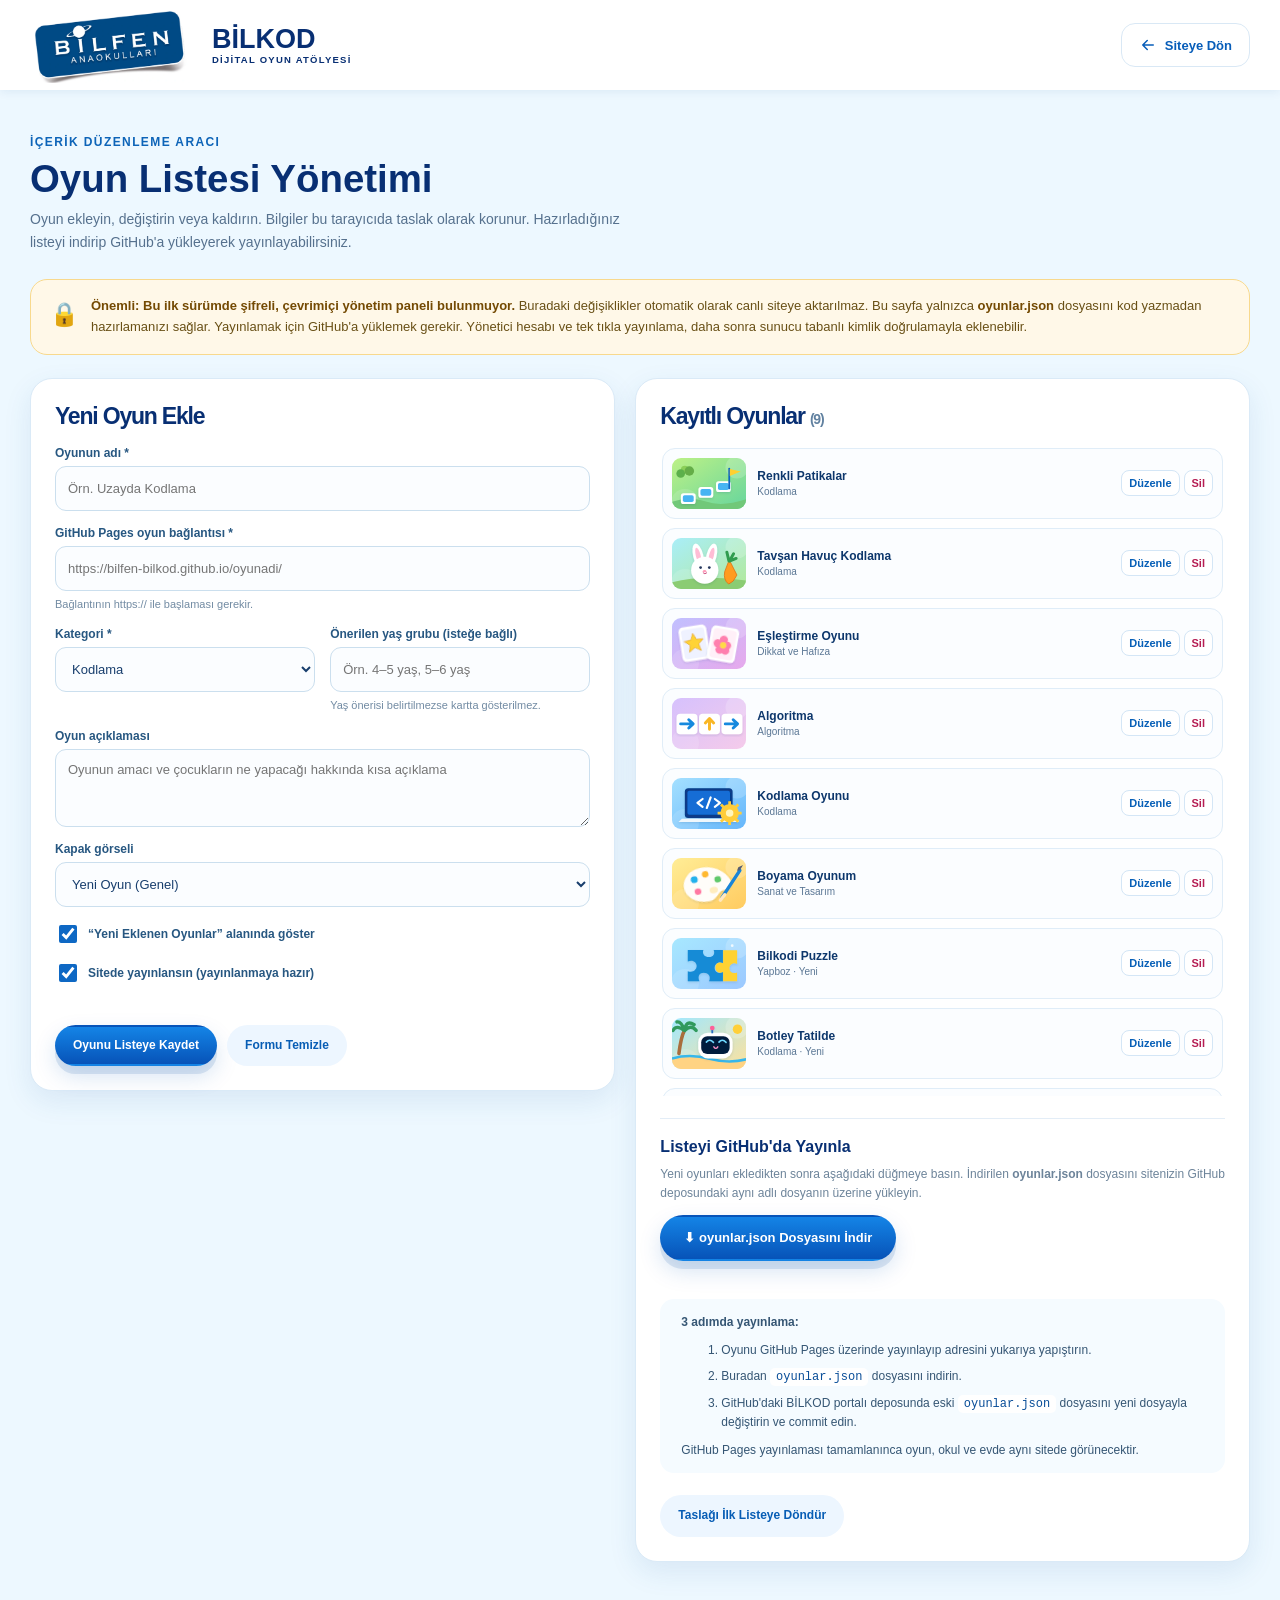
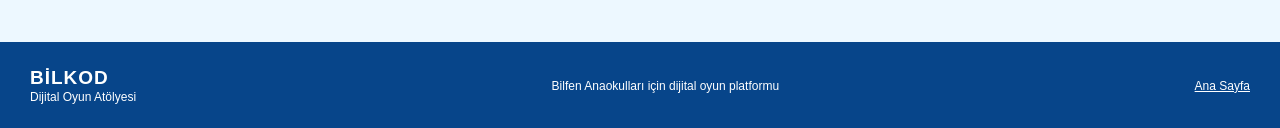
==== yonetim.html @ 0bf4dcd4 "Add files via upload" ====
<!doctype html>
<html lang="tr"><head><meta charset="utf-8"><meta name="viewport" content="width=device-width, initial-scale=1"><meta name="robots" content="noindex,nofollow"><meta name="theme-color" content="#0757a7"><title>BİLKOD | Oyun Listesi Düzenleyici</title><link rel="icon" type="image/svg+xml" href="assets/favicon.svg"><link rel="stylesheet" href="styles.css"><script defer src="yedek-oyunlar.js"></script><script defer src="yonetim.js"></script></head>
<body>
<svg class="svg-symbols" aria-hidden="true"><symbol id="icon-arrow" viewBox="0 0 24 24"><path d="M5 12h14m-6-6 6 6-6 6"/></symbol></svg>
<header class="site-header"><div class="container header-layout"><a class="logo-link" href="index.html"><img src="assets/bilfen-logo.webp" width="195" height="94" alt="Bilfen Anaokulları"></a><a href="index.html" class="header-wordmark"><span>BİLKOD</span><small>DİJİTAL OYUN ATÖLYESİ</small></a><a href="index.html" class="admin-return" style="margin-left:auto"><svg class="icon"><use href="#icon-arrow"/></svg> Siteye Dön</a></div></header>
<main class="admin-main"><div class="container"><div class="admin-lead"><div><span class="section-kicker">İÇERİK DÜZENLEME ARACI</span><h1>Oyun Listesi Yönetimi</h1><p>Oyun ekleyin, değiştirin veya kaldırın. Bilgiler bu tarayıcıda taslak olarak korunur. Hazırladığınız listeyi indirip GitHub'a yükleyerek yayınlayabilirsiniz.</p></div></div>
<div class="admin-warning"><span style="font-size:23px" aria-hidden="true">🔒</span><div><strong>Önemli: Bu ilk sürümde şifreli, çevrimiçi yönetim paneli bulunmuyor.</strong> Buradaki değişiklikler otomatik olarak canlı siteye aktarılmaz. Bu sayfa yalnızca <strong>oyunlar.json</strong> dosyasını kod yazmadan hazırlamanızı sağlar. Yayınlamak için GitHub'a yüklemek gerekir. Yönetici hesabı ve tek tıkla yayınlama, daha sonra sunucu tabanlı kimlik doğrulamayla eklenebilir.</div></div>
<div class="admin-layout"><section class="admin-card"><h2 id="formTitle">Yeni Oyun Ekle</h2><form id="gameForm" novalidate><input type="hidden" id="editingId"><div class="form-grid"><div class="form-field span2"><label for="gameTitle">Oyunun adı *</label><input id="gameTitle" maxlength="90" placeholder="Örn. Uzayda Kodlama" required></div><div class="form-field span2"><label for="gameUrl">GitHub Pages oyun bağlantısı *</label><input id="gameUrl" type="url" placeholder="https://bilfen-bilkod.github.io/oyunadi/" required><span class="form-help">Bağlantının https:// ile başlaması gerekir.</span></div><div class="form-field"><label for="gameCategory">Kategori *</label><select id="gameCategory"><option>Kodlama</option><option>Algoritma</option><option>Dikkat ve Hafıza</option><option>Sanat ve Tasarım</option><option>Yapboz</option><option>Tasarım ve İnşa</option><option>Diğer</option></select></div><div class="form-field"><label for="gameAges">Önerilen yaş grubu (isteğe bağlı)</label><input id="gameAges" placeholder="Örn. 4–5 yaş, 5–6 yaş"><span class="form-help">Yaş önerisi belirtilmezse kartta gösterilmez.</span></div><div class="form-field span2"><label for="gameDescription">Oyun açıklaması</label><textarea id="gameDescription" maxlength="180" placeholder="Oyunun amacı ve çocukların ne yapacağı hakkında kısa açıklama"></textarea></div><div class="form-field span2"><label for="gameCover">Kapak görseli</label><select id="gameCover"><option value="assets/covers/yeni-oyun.svg">Yeni Oyun (Genel)</option><option value="assets/covers/renkli-patikalar.svg">Renkli Patikalar</option><option value="assets/covers/tavsanhavuckodlama.svg">Tavşan / Havuç</option><option value="assets/covers/eselestirmeoyunu.svg">Eşleştirme</option><option value="assets/covers/algoritma.svg">Algoritma Okları</option><option value="assets/covers/kodlamaoyunu-bilkod.svg">Kodlama Ekranı</option><option value="assets/covers/boyamaoyunum.svg">Boyama Paleti</option><option value="assets/covers/bilkodipuzzle.svg">Puzzle</option><option value="assets/covers/botleytatilde.svg">Robot / Tatil</option><option value="assets/covers/bilkodi-lego2.svg">Yapı Blokları</option><option value="custom">Özel görsel bağlantısı kullan</option></select></div><div class="form-field span2" id="customCoverField" hidden><label for="gameCoverUrl">Görselin herkese açık HTTPS adresi</label><input id="gameCoverUrl" type="url" placeholder="https://.../kapak.png"><span class="form-help">Görseli önce internette yayınlamış olmanız gerekir.</span></div><div class="form-field span2 checkbox-field"><input type="checkbox" id="gameNew" checked><label for="gameNew">“Yeni Eklenen Oyunlar” alanında göster</label></div><div class="form-field span2 checkbox-field"><input type="checkbox" id="gamePublished" checked><label for="gamePublished">Sitede yayınlansın (yayınlanmaya hazır)</label></div></div><div id="formMessage" class="admin-status" role="status" aria-live="polite"></div><div class="form-buttons"><button type="submit" class="button button-primary" id="saveGame">Oyunu Listeye Kaydet</button><button type="button" class="button button-secondary" id="cancelEdit">Formu Temizle</button></div></form></section>
<section class="admin-card"><h2>Kayıtlı Oyunlar <span id="adminCount" style="font-size:14px;color:#6181a0"></span></h2><div class="admin-list" id="adminList"><p>Oyunlar yükleniyor…</p></div><div class="admin-export"><h3>Listeyi GitHub'da Yayınla</h3><p>Yeni oyunları ekledikten sonra aşağıdaki düğmeye basın. İndirilen <strong>oyunlar.json</strong> dosyasını sitenizin GitHub deposundaki aynı adlı dosyanın üzerine yükleyin.</p><button class="button button-primary" type="button" id="downloadList">⬇ oyunlar.json Dosyasını İndir</button><div id="exportMessage" class="admin-status" role="status" aria-live="polite"></div><div class="admin-steps"><strong>3 adımda yayınlama:</strong><ol><li>Oyunu GitHub Pages üzerinde yayınlayıp adresini yukarıya yapıştırın.</li><li>Buradan <code>oyunlar.json</code> dosyasını indirin.</li><li>GitHub'daki BİLKOD portalı deposunda eski <code>oyunlar.json</code> dosyasını yeni dosyayla değiştirin ve commit edin.</li></ol><span>GitHub Pages yayınlaması tamamlanınca oyun, okul ve evde aynı sitede görünecektir.</span></div></div><div class="form-buttons"><button type="button" class="button button-secondary" id="resetDraft">Taslağı İlk Listeye Döndür</button></div></section></div></div></main>
<footer class="site-footer"><div class="container footer-row"><div class="footer-brand"><strong>BİLKOD</strong><span>Dijital Oyun Atölyesi</span></div><span>Bilfen Anaokulları için dijital oyun platformu</span><a href="index.html">Ana Sayfa</a></div></footer></body></html>
---- styles.css ----
:root{--navy:#082f73;--deep:#063b8b;--blue:#0966ca;--sky:#effaff;--yellow:#ffcf37;--ink:#15345b;--muted:#5c708a;--border:#dcebf7;--shadow:0 10px 28px rgba(25,90,160,.10);--radius:22px;--max:1220px;color-scheme:light}
*{box-sizing:border-box}html{scroll-behavior:smooth;scroll-padding-top:96px}body{margin:0;background:white;color:var(--ink);font-family:'Trebuchet MS','Segoe UI',Arial,sans-serif;font-size:16px;-webkit-font-smoothing:antialiased;overflow-x:hidden}button,input,select,textarea{font:inherit}button{cursor:pointer}a{color:inherit;text-decoration:none}img{max-width:100%}svg.icon{width:23px;height:23px;fill:none;stroke:currentColor;stroke-width:2;stroke-linecap:round;stroke-linejoin:round;flex-shrink:0}.svg-symbols,.sr-only{position:absolute!important;width:1px;height:1px;overflow:hidden;clip:rect(0,0,0,0);white-space:nowrap}.skip-link{position:absolute;top:-100px;left:15px;background:#fff;padding:12px;z-index:100}.skip-link:focus{top:8px}.container{max-width:var(--max);width:calc(100% - 48px);margin:0 auto}h1,h2,h3,p{margin-top:0}h1,h2,h3{color:var(--navy)}h2{font-size:clamp(27px,3vw,40px);line-height:1.13;letter-spacing:-1.2px;margin:8px 0 10px}h3{font-size:20px}p{line-height:1.65}.section{padding-top:74px;padding-bottom:75px}.button{display:inline-flex;align-items:center;justify-content:center;gap:10px;border-radius:999px;padding:14px 22px;font-size:15px;line-height:1.1;font-weight:800;transition:transform .2s,background-color .2s,box-shadow .2s;border:2px solid transparent;white-space:nowrap}.button:hover{transform:translateY(-2px)}.button:focus-visible,a:focus-visible,button:focus-visible,input:focus-visible,select:focus-visible,textarea:focus-visible{outline:3px solid #ffbc30;outline-offset:3px}.button-primary{background:linear-gradient(180deg,#1484e6,#0753b8);color:#fff;box-shadow:0 8px 0 rgba(4,76,157,.12),0 10px 22px rgba(14,87,182,.17)}.button-primary:hover{background:#044eae}.button-ghost{color:#074c9e;background:rgba(255,255,255,.8);border-color:#b5dfff}.button-outline{color:#0761bd;border-color:#a6d0f3;background:white}.button .icon{width:19px;height:19px}.site-header{position:sticky;top:0;z-index:40;height:90px;background:rgba(255,255,255,.97);box-shadow:0 1px 10px rgba(10,69,135,.09);backdrop-filter:blur(14px)}.header-layout{height:100%;display:flex;align-items:center;gap:22px}.logo-link{width:160px;align-self:center;display:flex;align-items:center}.logo-link img{width:160px;height:auto;max-height:83px;object-fit:contain}.header-wordmark{display:flex;flex-direction:column;gap:1px;font-weight:900;color:var(--navy);white-space:nowrap}.header-wordmark span{font-size:27px;line-height:1}.header-wordmark small{font-size:9.5px;letter-spacing:1.25px}.header-nav{display:flex;align-items:center;gap:5px;margin-left:auto}.header-nav a{font-size:14px;font-weight:800;color:#153d7d;border-radius:999px;padding:11px 14px;transition:background .18s}.header-nav a:hover{background:#e9f3ff}.header-nav a.nav-current{background:#0b64c5;color:white}.mobile-menu{display:none;color:#0756b0;border:1px solid #cee4fc;background:#fff;width:43px;height:43px;align-items:center;justify-content:center;border-radius:13px;margin-left:auto}
.hero{position:relative;isolation:isolate;overflow:hidden;background:radial-gradient(circle at 70% 24%,#b5e6fd 0%,#dcf5ff 39%,#e7f9ff 66%,#d6f0ff 100%);min-height:535px}.hero:before{content:"";position:absolute;z-index:-1;left:-14%;top:25%;width:23%;height:340px;border-radius:43% 57% 55% 45%;background:#b6e7ff;transform:rotate(15deg)}.hero:after{content:"";position:absolute;z-index:-1;right:-10%;top:29%;width:22%;height:300px;border-radius:50%;background:#a9dfff}.hero-inner{display:grid;grid-template-columns:minmax(0,1.13fr) minmax(330px,.87fr);position:relative;z-index:3;align-items:center;min-height:520px}.hero-copy{padding:48px 0 88px;position:relative;z-index:5}.eyebrow,.section-kicker{font-size:12px;color:#0d64b8;font-weight:900;letter-spacing:1.4px;display:inline-flex;align-items:center;gap:8px}.eyebrow .icon,.section-kicker .icon{color:#f6b300;width:18px;height:18px}.hero h1{margin:15px 0 13px;line-height:1.04;max-width:715px}.hero-big-title{display:block;color:#073d9a;font-size:clamp(62px,7.5vw,112px);line-height:.97;font-weight:1000;letter-spacing:-5px;text-shadow:4px 5px #fff,-2px 2px #fff,2px -2px #fff}.hero-sub-title{display:inline-block;color:#06397c;background:#ffda43;font-size:clamp(23px,3vw,38px);font-weight:1000;letter-spacing:-1.5px;border-radius:18px;padding:10px 18px 12px;box-shadow:0 5px #f6b51c,0 9px 18px rgba(216,162,30,.13);margin-top:13px;white-space:nowrap}.hero-lead{font-size:clamp(20px,2.6vw,27px);font-weight:700;color:#0b428a;line-height:1.35;margin:20px 0 9px}.hero-desc{max-width:520px;color:#3b648a;font-size:15.5px;margin-bottom:20px;line-height:1.75}.hero-buttons{display:flex;gap:12px;align-items:center;flex-wrap:wrap}.hero-cta{font-size:18px;padding:17px 28px}.hero-small-note{display:block;font-size:12px;font-weight:700;margin-top:23px;color:#42719e}.small-check{display:inline-grid;place-items:center;background:white;color:#12945d;border-radius:50%;width:19px;height:19px;margin-right:3px}.hero-visual{height:500px;position:relative;align-self:stretch;display:grid;place-items:center}.hero-robot{position:relative;z-index:3;width:min(95%,405px);height:auto;max-height:477px;object-fit:contain;filter:drop-shadow(0 17px 8px rgba(19,70,114,.10));margin-top:11px;animation:robotFloat 5.5s ease-in-out infinite}.hero-blob{position:absolute;z-index:1;background:#a6defb;border-radius:48% 52% 46% 54%;height:320px;width:360px;right:25px;top:75px;filter:blur(2px);opacity:.65}.hero-sun{position:absolute;z-index:1;right:24px;top:45px;width:65px;height:65px;border-radius:50%;background:#ffda43;box-shadow:0 0 0 16px rgba(255,218,67,.13)}.hero-floating{position:absolute;z-index:4;font-size:40px;color:#ffca2c}.floating-one{top:103px;left:6px}.floating-two{right:7px;bottom:123px;font-size:27px}.cloud{position:absolute;z-index:0;width:170px;height:36px;background:rgba(255,255,255,.55);border-radius:80px;filter:drop-shadow(0 9px 6px rgba(119,197,225,.1))}.cloud:before,.cloud:after{content:"";background:inherit;border-radius:50%;position:absolute}.cloud:before{width:78px;height:78px;top:-41px;left:36px}.cloud:after{width:57px;height:57px;top:-26px;right:15px}.cloud-one{left:48%;top:100px;transform:scale(.65)}.cloud-two{right:7%;top:75px;transform:scale(.6)}.cloud-three{right:34%;top:247px;transform:scale(.52)}.hero-hill{position:absolute;z-index:2;bottom:-126px;left:-10%;width:120%;height:206px;background:#ffdf58;transform:rotate(-2deg);border-radius:50% 54% 0 0;pointer-events:none}@keyframes robotFloat{0%,100%{transform:translateY(0)}50%{transform:translateY(-9px)}}
.feature-strip{position:relative;z-index:10;margin-top:-36px;display:grid;grid-template-columns:repeat(4,1fr);background:#fff;box-shadow:0 12px 32px rgba(15,89,164,.14);border:1px solid #e5f2ff;min-height:85px;border-radius:27px;padding:14px 10px}.feature{display:flex;align-items:center;justify-content:center;gap:14px;color:var(--navy);font-size:14px;line-height:1.36;font-weight:900;border-right:1px solid #d1e5fa;padding:8px}.feature:last-child{border:0}.feature-icon{display:grid;place-items:center;color:#0867c5}.feature-icon .icon{width:35px;height:35px;stroke-width:1.9}
.section-intro{display:flex;justify-content:space-between;gap:30px;align-items:end;margin-bottom:22px}.section-intro p,.library-heading p{color:var(--muted);font-size:15px;margin:0}.section-intro .text-link{display:inline-flex;align-items:center;gap:9px;color:#0566c9;font-weight:900;font-size:14px;padding:10px 0;white-space:nowrap}.text-link .icon{width:19px;height:19px}.title-spark{color:#f6ba0c;font-size:27px;vertical-align:top}.latest-grid{display:grid;grid-template-columns:repeat(3,minmax(0,1fr));gap:20px}.latest-card{display:flex;flex-direction:column;overflow:hidden;background:#fff;box-shadow:var(--shadow);border:1px solid #e4eff8;border-radius:23px;transition:transform .2s,box-shadow .2s}.latest-card:hover,.game-card:hover{transform:translateY(-4px);box-shadow:0 17px 30px rgba(25,90,160,.15)}.latest-image{height:165px;position:relative;overflow:hidden;background:#d8efff}.latest-image img{height:100%;width:100%;object-fit:cover;display:block}.new-badge{position:absolute;top:13px;left:13px;background:#ffcf37;color:#683c00;font-size:10px;padding:7px 11px;border-radius:999px;font-weight:900;letter-spacing:.65px;box-shadow:0 2px 8px rgba(0,0,0,.07)}.latest-card-body{padding:18px 18px 20px;display:flex;gap:10px;flex-direction:column;flex:1}.card-category{font-size:11px;letter-spacing:.55px;color:#0870c5;font-weight:900;text-transform:uppercase}.latest-card h3{font-size:21px;line-height:1.25;margin:0}.latest-card p{font-size:13px;color:var(--muted);line-height:1.6;margin:0;flex:1;min-height:40px}.latest-card .button{align-self:flex-start;padding:10px 16px;font-size:13px;margin-top:8px}.latest-section{padding-bottom:85px}
.library-wrap{background:linear-gradient(180deg,#eef9ff 0%,#e6f5ff 100%);position:relative}.library-wrap:before{content:"";position:absolute;left:-50px;top:100px;width:155px;height:155px;border-radius:50%;background:#d8efff}.library-heading{text-align:center;margin-bottom:28px;position:relative}.library-heading h2{font-size:clamp(34px,4vw,46px);margin-top:9px}.filters-panel{background:rgba(255,255,255,.82);padding:19px 20px 13px;border-radius:23px;border:1px solid #d5e9f8;box-shadow:0 6px 15px rgba(48,110,166,.05);margin-bottom:21px;position:relative}.search-box{display:flex;align-items:center;gap:12px;background:#fff;color:#1b74c4;max-width:490px;border:1.5px solid #cbdef0;border-radius:15px;padding:0 16px;height:51px}.search-box:focus-within{border-color:#1588e4;box-shadow:0 0 0 3px #d1ebff}.search-box input{border:none;outline:0!important;flex:1;min-width:0;width:100%;background:transparent;color:var(--navy);font-size:14px}.search-box input::placeholder{color:#7a96ad}.filter-row{display:flex;align-items:center;justify-content:space-between;gap:14px;margin-top:16px}.category-filters{display:flex;flex-wrap:wrap;gap:8px}.filter-pill,.favorites-filter{border:1px solid #cbe1f6;border-radius:999px;padding:9px 13px;color:#236399;font-size:12px;font-weight:900;background:#fff;transition:background .2s}.filter-pill:hover,.favorites-filter:hover{background:#f0f8ff}.filter-pill.active,.favorites-filter.active{color:#fff;background:#0a65c4;border-color:#0a65c4}.favorites-filter{display:flex;align-items:center;gap:6px;white-space:nowrap}.favorites-filter .icon{width:17px;height:17px}.result-row{display:flex;align-items:center;justify-content:space-between;padding:13px 3px 0;color:#63809e;font-size:12px;font-weight:800}.plain-link{background:transparent;border:0;color:#075bbb;text-decoration:underline;font-weight:900;font-size:12px}.games-grid{display:grid;grid-template-columns:repeat(3,minmax(0,1fr));gap:16px}.game-card{position:relative;overflow:hidden;background:#fff;border:1px solid #e4eef8;border-radius:20px;box-shadow:var(--shadow);min-height:145px;display:flex;padding:7px;gap:12px;transition:transform .2s,box-shadow .2s}.game-cover{width:45%;max-width:166px;min-width:125px;object-fit:cover;border-radius:14px;display:block}.game-card-content{padding:7px 5px 7px 0;display:flex;flex-direction:column;min-width:0;flex:1}.game-card h3{font-size:18px;line-height:1.15;letter-spacing:-.4px;margin:6px 0 6px;overflow-wrap:anywhere}.game-card-desc{color:#6d8096;font-size:11px;line-height:1.42;max-height:48px;overflow:hidden;margin:0;flex:1}.game-card-footer{display:flex;align-items:center;gap:5px;margin-top:9px}.game-card-footer .button{font-size:11px;padding:9px 10px;gap:6px;flex:1;min-width:0}.game-card-footer .button .icon{width:15px;height:15px}.icon-action{display:grid;place-items:center;background:#eef7ff;color:#0666c3;border:1px solid #d7ebfd;width:33px;height:33px;border-radius:50%;flex-shrink:0;transition:background .2s}.icon-action:hover{background:#dcefff}.icon-action .icon{width:17px;height:17px}.icon-action.favorited{background:#ffedf5;color:#e0347b;border-color:#ffd0df}.icon-action.favorited .icon{fill:#f6689d}.card-new-dot{position:absolute;top:13px;left:13px;border-radius:999px;color:#79500e;background:#ffdc65;padding:5px 8px;font-size:10px;font-weight:900;box-shadow:0 2px 6px #0002}.empty-state{text-align:center;max-width:440px;margin:28px auto 12px;padding:35px;border:1px dashed #add3f4;border-radius:20px;background:#fff}.empty-state .empty-icon{font-size:38px}.empty-state h3{margin:8px 0}.empty-state p{color:var(--muted);font-size:14px}.empty-state .button{font-size:13px}.load-message{color:#58799a;text-align:center;grid-column:1/-1;margin:12px 0;padding:30px}
.teacher-section{padding-top:84px;padding-bottom:96px}.teacher-panel{background:linear-gradient(125deg,#073f91,#0c79cf);display:grid;grid-template-columns:280px 1fr;gap:30px;align-items:center;border-radius:29px;padding:36px 46px;color:#fff;overflow:hidden;position:relative}.teacher-panel:before{content:"";position:absolute;width:250px;height:250px;border:50px solid rgba(255,255,255,.06);border-radius:50%;right:-110px;top:-130px}.teacher-illustration{height:210px;background:#c5eaff;border-radius:29px;display:grid;place-items:center;transform:rotate(-5deg);box-shadow:10px 10px 0 #ffcf37;position:relative}.teacher-illustration .icon{color:#0559b7;width:147px;height:147px;stroke-width:1.4}.teacher-illustration span{position:absolute;color:#ffb71b;font-size:49px;top:15px;right:21px}.teacher-copy{position:relative}.teacher-copy h2{color:#fff;font-size:33px;max-width:600px}.teacher-copy p{color:#e1f1ff;max-width:700px;font-size:14px}.teacher-copy .section-kicker{color:#ffe17a}.teacher-actions{display:flex;gap:12px;flex-wrap:wrap;margin:18px 0 13px}.teacher-actions .button-primary{background:#ffcf37;color:#063c83;box-shadow:0 7px 0 rgba(0,0,0,.1)}.teacher-actions .button-outline{background:transparent;border-color:#b4dfff;color:#fff}.teacher-copy .teacher-mini{font-size:11px;color:#c8e7ff;margin:10px 0 0}.site-footer{background:#07458a;color:#fff;padding:24px 0}.footer-row{display:flex;align-items:center;justify-content:space-between;gap:25px;font-size:12px}.footer-brand{display:flex;flex-direction:column;line-height:1.3}.footer-brand strong{font-size:19px;letter-spacing:1px}.footer-row a{text-decoration:underline}.toast{position:fixed;z-index:100;bottom:22px;left:50%;transform:translate(-50%,120px);background:#052c63;color:white;padding:12px 21px;border-radius:14px;font-weight:800;box-shadow:0 10px 35px #0004;opacity:0;pointer-events:none;transition:transform .25s,opacity .25s;white-space:nowrap;max-width:calc(100vw - 30px);text-align:center;font-size:13px}.toast.show{transform:translate(-50%,0);opacity:1}
/* Management editor */.admin-main{background:#edf8ff;min-height:calc(100vh - 180px);padding:42px 0 80px}.admin-lead{display:flex;justify-content:space-between;align-items:start;gap:18px;margin-bottom:25px}.admin-lead h1{font-size:clamp(28px,3vw,40px);margin:7px 0}.admin-lead p{font-size:14px;color:#56718e;max-width:620px;margin:0}.admin-return{display:inline-flex;align-items:center;gap:8px;background:#fff;border:1px solid #d9e8f5;color:#075db9;padding:12px 17px;border-radius:14px;font-weight:900;font-size:13px}.admin-return .icon{width:18px;height:18px;transform:rotate(180deg)}.admin-warning{background:#fff8e8;border:1px solid #f8d98d;border-radius:17px;color:#695016;padding:16px 19px;display:flex;gap:12px;align-items:flex-start;font-size:13px;line-height:1.6;margin-bottom:23px}.admin-warning strong{color:#744a03}.admin-layout{display:grid;grid-template-columns:minmax(320px,1fr) minmax(340px,1.05fr);gap:20px;align-items:start}.admin-card{background:white;border:1px solid #daeaf7;border-radius:22px;padding:24px;box-shadow:var(--shadow)}.admin-card h2{font-size:23px;margin:0 0 17px}.admin-card h3{font-size:16px}.form-grid{display:grid;grid-template-columns:1fr 1fr;gap:15px}.form-field{display:flex;flex-direction:column;gap:6px;min-width:0}.form-field.span2{grid-column:span 2}.form-field label{font-size:12px;color:#275781;font-weight:900}.form-field input,.form-field select,.form-field textarea{width:100%;border:1px solid #cbdfee;border-radius:11px;background:#fbfdff;color:#183e6d;padding:12px;font-size:13px;outline:0;min-height:45px}.form-field textarea{min-height:78px;resize:vertical}.form-help{font-size:11px;line-height:1.4;color:#728ba3}.form-field.checkbox-field{flex-direction:row;align-items:center;gap:8px}.checkbox-field input{width:18px;min-height:auto;height:18px;accent-color:#0e68c4}.form-buttons{display:flex;gap:10px;flex-wrap:wrap;margin-top:22px}.form-buttons .button{font-size:12px;padding:12px 16px}.button-secondary{background:#edf6ff;color:#075db5}.admin-list{display:flex;flex-direction:column;gap:9px;max-height:650px;overflow-y:auto;padding:2px}.admin-item{display:flex;align-items:center;gap:11px;padding:9px;border-radius:13px;border:1px solid #e0edf8;background:#fbfdff}.admin-item img{width:74px;height:51px;border-radius:9px;object-fit:cover}.admin-item-info{display:flex;flex:1;flex-direction:column;min-width:0;gap:3px}.admin-item-info strong{font-size:12px;color:#0d376c;white-space:nowrap;text-overflow:ellipsis;overflow:hidden}.admin-item-info small{font-size:10px;color:#5b7795}.admin-item-actions{display:flex;gap:4px}.admin-small-btn{border:1px solid #d4e6f6;background:#fff;color:#075fb7;border-radius:8px;padding:6px 7px;font-weight:900;font-size:11px;white-space:nowrap}.admin-small-btn.danger{color:#b51d53}.admin-export{margin-top:22px;border-top:1px solid #e3edf7;padding-top:19px}.admin-export h3{margin:0 0 9px}.admin-export p{font-size:12px;color:#6d849a;line-height:1.6}.admin-export .button{font-size:13px}.admin-steps{margin-top:20px;background:#f5fbff;padding:16px 21px;border-radius:14px;color:#355674;font-size:12px}.admin-steps li{margin:8px 0;line-height:1.5}.admin-steps code{font-size:12px;color:#084d98;background:white;padding:2px 6px;border-radius:5px}.admin-status{font-size:12px;min-height:18px;color:#0b6eae;font-weight:800;padding-top:8px}.inline-link{text-decoration:underline;color:#1164ae}
@media (max-width:1100px){.header-wordmark{display:none}.hero-big-title{font-size:clamp(67px,8.5vw,97px)}.hero-sub-title{font-size:clamp(20px,2.85vw,30px)}.hero-inner{grid-template-columns:minmax(0,1.08fr) minmax(300px,.92fr)}.game-card{gap:9px}.game-cover{min-width:95px;width:40%}.game-card h3{font-size:16px}.game-card-desc{font-size:10px}.game-card-footer{gap:4px}.icon-action{width:30px;height:30px}.game-card-footer .button{font-size:10px;padding:8px}.feature{font-size:13px}}
@media (max-width:850px){.site-header{height:77px}.header-layout{gap:10px}.logo-link,.logo-link img{width:140px}.mobile-menu{display:flex}.header-wordmark{display:flex;margin-right:auto}.header-wordmark span{font-size:20px}.header-wordmark small{font-size:7px}.header-nav{display:none;position:absolute;top:76px;left:0;right:0;background:#fff;box-shadow:0 10px 15px #0b509524;padding:14px 22px;flex-direction:column;align-items:stretch;gap:7px}.header-nav.open{display:flex}.header-nav a{padding:12px 15px}.hero-inner{min-height:510px;grid-template-columns:1fr .75fr}.hero-big-title{font-size:clamp(62px,9vw,89px)}.hero-sub-title{font-size:clamp(21px,3.2vw,28px)}.hero-desc{font-size:14px}.hero-visual{height:460px}.hero-robot{width:106%;max-height:430px}.hero-copy{padding:57px 0 83px}.feature{font-size:11px;gap:8px}.feature-icon .icon{width:30px;height:30px}.games-grid{grid-template-columns:repeat(2,minmax(0,1fr))}.latest-grid{gap:12px}.latest-image{height:125px}.latest-card h3{font-size:17px}.latest-card-body{padding:14px}.teacher-panel{grid-template-columns:175px 1fr;padding:30px 27px}.teacher-illustration{height:170px}.teacher-illustration .icon{width:112px;height:112px}.teacher-copy h2{font-size:27px}.admin-layout{grid-template-columns:1fr}}
@media (max-width:600px){.container{width:calc(100% - 30px)}.site-header{height:71px}.header-layout{gap:8px}.logo-link,.logo-link img{width:108px}.header-wordmark span{font-size:19px}.header-wordmark small{font-size:7px;letter-spacing:.5px}.header-nav{top:70px}.hero{min-height:0}.hero-inner{display:flex;flex-direction:column;min-height:unset;text-align:center}.hero-copy{padding:34px 0 5px}.hero .eyebrow{font-size:10px}.hero-big-title{font-size:clamp(62px,15vw,88px);letter-spacing:-3px}.hero-sub-title{font-size:clamp(18px,4.8vw,26px);padding:9px 13px;margin-top:12px;white-space:normal}.hero-lead{font-size:19px;margin:20px auto 9px}.hero-desc{font-size:13px;margin:0 auto 17px;line-height:1.7}.hero-buttons{justify-content:center;gap:10px}.hero-cta{font-size:15px;padding:14px 17px}.button-ghost{font-size:13px;padding:13px 14px}.hero-small-note{margin-top:17px;font-size:10px}.hero-visual{height:310px;width:100%;display:flex;justify-content:center;align-items:flex-end}.hero-robot{width:auto;height:320px;max-height:320px;margin-top:0}.hero-blob{height:245px;width:250px;top:39px;right:calc(50% - 125px)}.hero-sun{top:25px;right:12%}.floating-one{top:32px;left:8%}.floating-two{bottom:30px;right:11%}.hero-hill{height:110px;bottom:-65px}.cloud-one{left:6%;top:230px}.cloud-two{right:0;top:62px}.feature-strip{margin-top:-14px;grid-template-columns:1fr 1fr;border-radius:20px;padding:10px}.feature{border-bottom:1px solid #d1e5fa;font-size:11px;justify-content:flex-start;padding:10px 6px}.feature:nth-child(2){border-right:0}.feature:nth-child(n+3){border-bottom:0}.feature-icon .icon{width:26px;height:26px}.section{padding-top:48px;padding-bottom:52px}.section-intro{align-items:flex-start;gap:11px}.section-intro h2,.library-heading h2{font-size:29px}.section-intro p{font-size:12px}.section-intro .text-link{font-size:11px;max-width:90px;line-height:1.4;white-space:normal}.latest-grid{grid-template-columns:1fr;gap:14px}.latest-card{flex-direction:row;min-height:120px;padding:6px}.latest-image{width:41%;height:auto;min-height:127px;border-radius:16px;flex-shrink:0}.latest-card-body{padding:11px 9px}.latest-card h3{font-size:17px}.latest-card p{font-size:11px;min-height:unset}.latest-card .button{padding:9px 13px;font-size:11px;margin-top:5px}.latest-section{padding-bottom:50px}.filters-panel{padding:13px}.search-box{height:46px}.filter-row{flex-direction:column;align-items:stretch}.category-filters{gap:6px}.filter-pill{font-size:11px;padding:8px 10px}.favorites-filter{align-self:flex-start;padding:9px 12px}.games-grid{grid-template-columns:1fr;gap:12px}.game-card{min-height:138px;gap:14px}.game-cover{max-width:145px;width:42%;min-width:125px}.game-card h3{font-size:18px}.game-card-desc{font-size:11px}.game-card-footer .button{font-size:12px;padding:9px 13px}.icon-action{width:34px;height:34px}.teacher-section{padding-top:56px}.teacher-panel{grid-template-columns:1fr;gap:28px;padding:28px 23px}.teacher-illustration{display:none}.teacher-copy h2{font-size:29px}.teacher-copy p{font-size:13px}.teacher-actions .button{width:100%;font-size:12px}.footer-row{flex-wrap:wrap;justify-content:center;text-align:center;gap:12px}.footer-brand{width:100%}.admin-main{padding-top:27px}.admin-lead{flex-direction:column}.admin-card{padding:17px}.form-grid{grid-template-columns:1fr}.form-field.span2{grid-column:span 1}.admin-list{max-height:none}.admin-small-btn{padding:5px}.admin-item img{width:60px;height:44px}}
@media (prefers-reduced-motion:reduce){html{scroll-behavior:auto}.hero-robot{animation:none}.button,.latest-card,.game-card{transition:none}}
[hidden]{display:none!important}
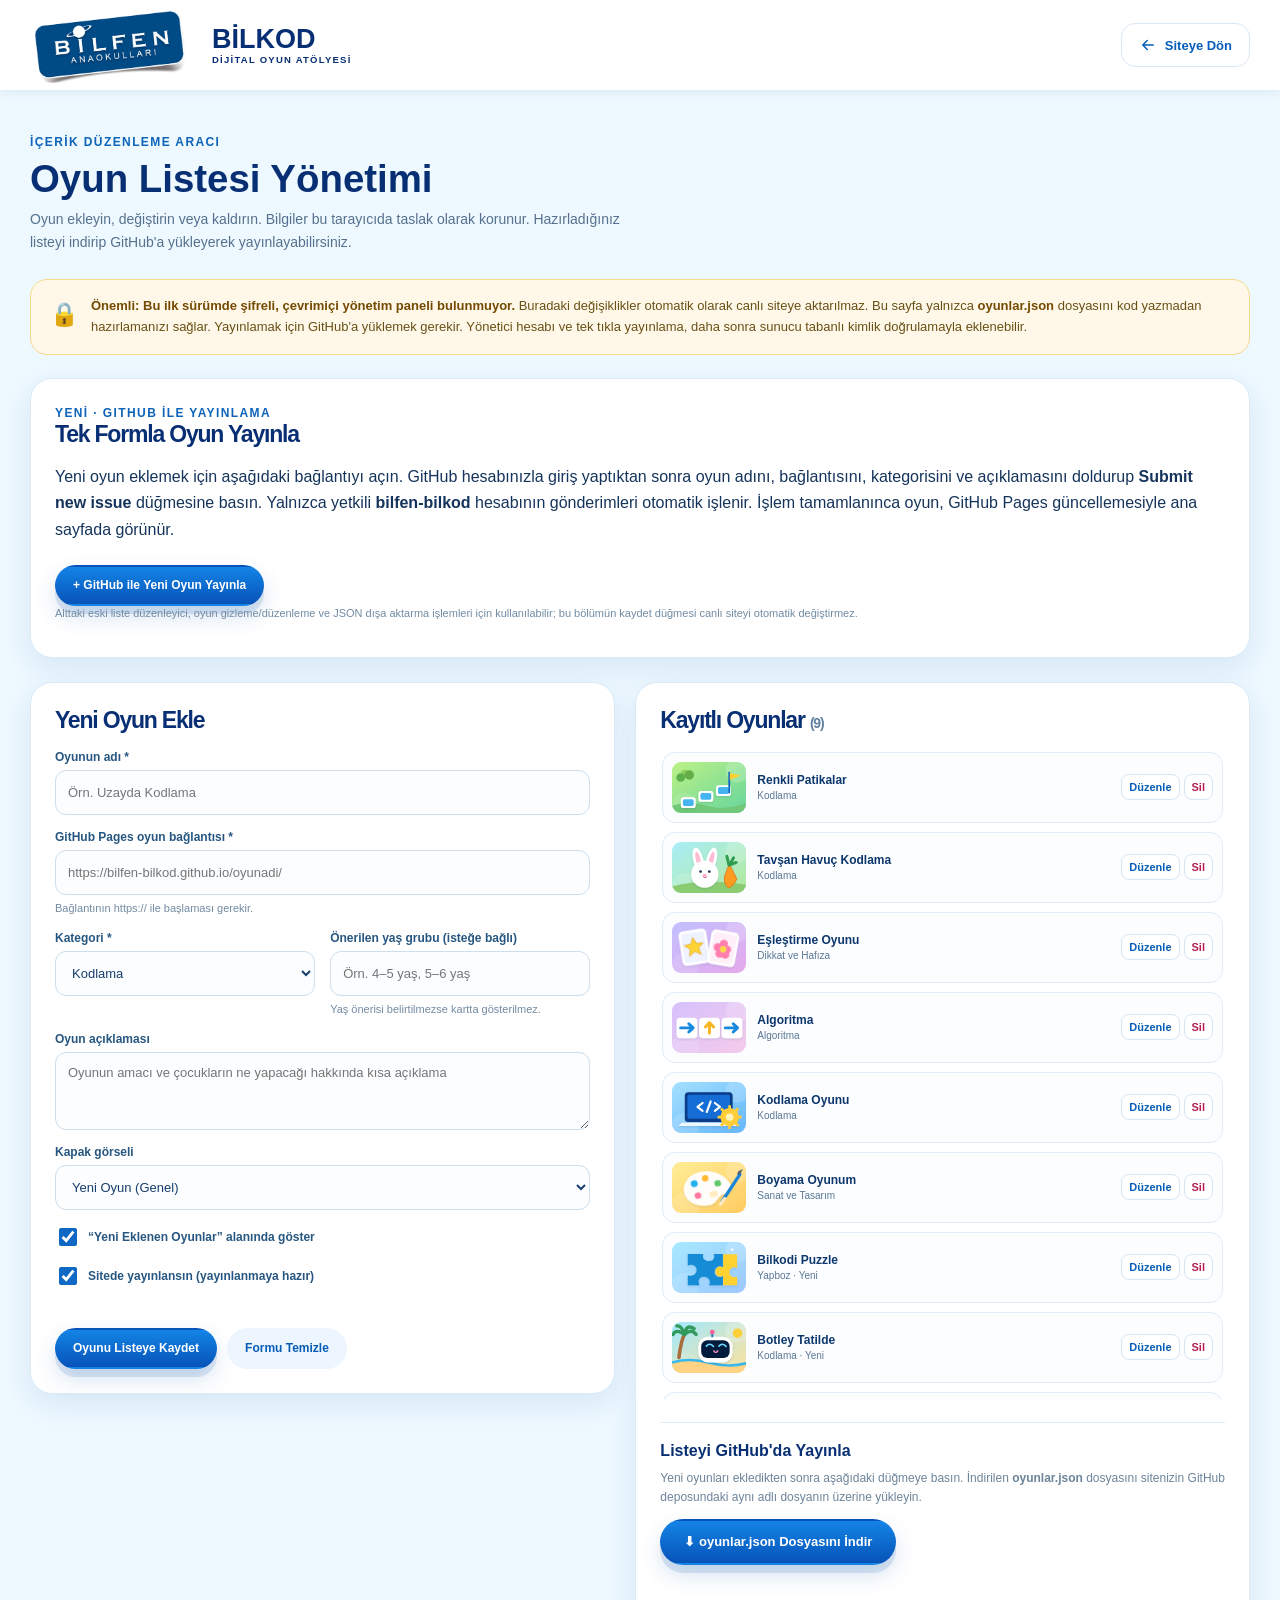
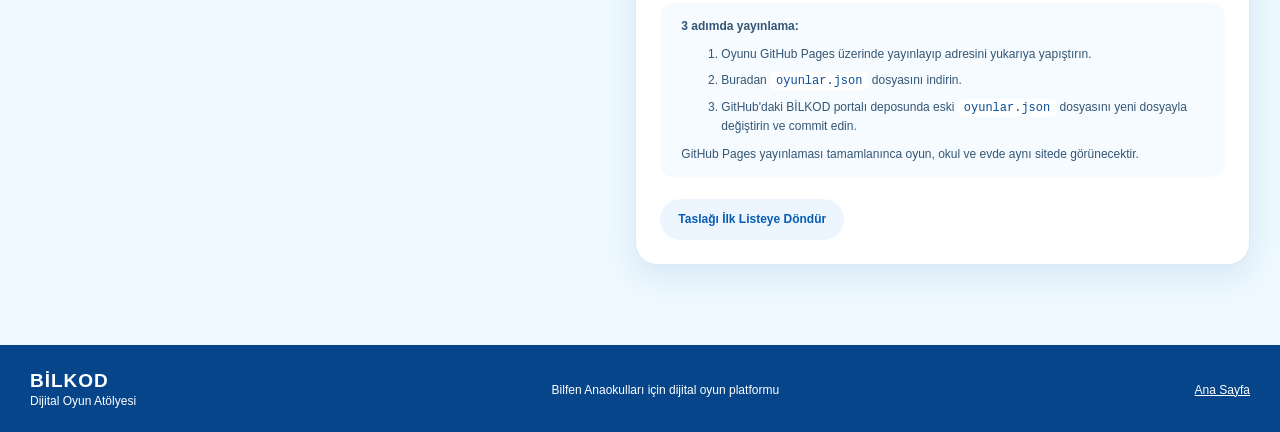
==== commit 077dbada: "BİLKOD: yönetim sayfasına yetkili otomatik yayınlama bağlantısı ekle" ====
--- a/yonetim.html
+++ b/yonetim.html
@@ -5,6 +5,6 @@
 <header class="site-header"><div class="container header-layout"><a class="logo-link" href="index.html"><img src="assets/bilfen-logo.webp" width="195" height="94" alt="Bilfen Anaokulları"></a><a href="index.html" class="header-wordmark"><span>BİLKOD</span><small>DİJİTAL OYUN ATÖLYESİ</small></a><a href="index.html" class="admin-return" style="margin-left:auto"><svg class="icon"><use href="#icon-arrow"/></svg> Siteye Dön</a></div></header>
 <main class="admin-main"><div class="container"><div class="admin-lead"><div><span class="section-kicker">İÇERİK DÜZENLEME ARACI</span><h1>Oyun Listesi Yönetimi</h1><p>Oyun ekleyin, değiştirin veya kaldırın. Bilgiler bu tarayıcıda taslak olarak korunur. Hazırladığınız listeyi indirip GitHub'a yükleyerek yayınlayabilirsiniz.</p></div></div>
 <div class="admin-warning"><span style="font-size:23px" aria-hidden="true">🔒</span><div><strong>Önemli: Bu ilk sürümde şifreli, çevrimiçi yönetim paneli bulunmuyor.</strong> Buradaki değişiklikler otomatik olarak canlı siteye aktarılmaz. Bu sayfa yalnızca <strong>oyunlar.json</strong> dosyasını kod yazmadan hazırlamanızı sağlar. Yayınlamak için GitHub'a yüklemek gerekir. Yönetici hesabı ve tek tıkla yayınlama, daha sonra sunucu tabanlı kimlik doğrulamayla eklenebilir.</div></div>
-<div class="admin-layout"><section class="admin-card"><h2 id="formTitle">Yeni Oyun Ekle</h2><form id="gameForm" novalidate><input type="hidden" id="editingId"><div class="form-grid"><div class="form-field span2"><label for="gameTitle">Oyunun adı *</label><input id="gameTitle" maxlength="90" placeholder="Örn. Uzayda Kodlama" required></div><div class="form-field span2"><label for="gameUrl">GitHub Pages oyun bağlantısı *</label><input id="gameUrl" type="url" placeholder="https://bilfen-bilkod.github.io/oyunadi/" required><span class="form-help">Bağlantının https:// ile başlaması gerekir.</span></div><div class="form-field"><label for="gameCategory">Kategori *</label><select id="gameCategory"><option>Kodlama</option><option>Algoritma</option><option>Dikkat ve Hafıza</option><option>Sanat ve Tasarım</option><option>Yapboz</option><option>Tasarım ve İnşa</option><option>Diğer</option></select></div><div class="form-field"><label for="gameAges">Önerilen yaş grubu (isteğe bağlı)</label><input id="gameAges" placeholder="Örn. 4–5 yaş, 5–6 yaş"><span class="form-help">Yaş önerisi belirtilmezse kartta gösterilmez.</span></div><div class="form-field span2"><label for="gameDescription">Oyun açıklaması</label><textarea id="gameDescription" maxlength="180" placeholder="Oyunun amacı ve çocukların ne yapacağı hakkında kısa açıklama"></textarea></div><div class="form-field span2"><label for="gameCover">Kapak görseli</label><select id="gameCover"><option value="assets/covers/yeni-oyun.svg">Yeni Oyun (Genel)</option><option value="assets/covers/renkli-patikalar.svg">Renkli Patikalar</option><option value="assets/covers/tavsanhavuckodlama.svg">Tavşan / Havuç</option><option value="assets/covers/eselestirmeoyunu.svg">Eşleştirme</option><option value="assets/covers/algoritma.svg">Algoritma Okları</option><option value="assets/covers/kodlamaoyunu-bilkod.svg">Kodlama Ekranı</option><option value="assets/covers/boyamaoyunum.svg">Boyama Paleti</option><option value="assets/covers/bilkodipuzzle.svg">Puzzle</option><option value="assets/covers/botleytatilde.svg">Robot / Tatil</option><option value="assets/covers/bilkodi-lego2.svg">Yapı Blokları</option><option value="custom">Özel görsel bağlantısı kullan</option></select></div><div class="form-field span2" id="customCoverField" hidden><label for="gameCoverUrl">Görselin herkese açık HTTPS adresi</label><input id="gameCoverUrl" type="url" placeholder="https://.../kapak.png"><span class="form-help">Görseli önce internette yayınlamış olmanız gerekir.</span></div><div class="form-field span2 checkbox-field"><input type="checkbox" id="gameNew" checked><label for="gameNew">“Yeni Eklenen Oyunlar” alanında göster</label></div><div class="form-field span2 checkbox-field"><input type="checkbox" id="gamePublished" checked><label for="gamePublished">Sitede yayınlansın (yayınlanmaya hazır)</label></div></div><div id="formMessage" class="admin-status" role="status" aria-live="polite"></div><div class="form-buttons"><button type="submit" class="button button-primary" id="saveGame">Oyunu Listeye Kaydet</button><button type="button" class="button button-secondary" id="cancelEdit">Formu Temizle</button></div></form></section>
+<section class="admin-card" style="margin-bottom:24px"><span class="section-kicker">YENİ · GITHUB İLE YAYINLAMA</span><h2>Tek Formla Oyun Yayınla</h2><p>Yeni oyun eklemek için aşağıdaki bağlantıyı açın. GitHub hesabınızla giriş yaptıktan sonra oyun adını, bağlantısını, kategorisini ve açıklamasını doldurup <strong>Submit new issue</strong> düğmesine basın. Yalnızca yetkili <strong>bilfen-bilkod</strong> hesabının gönderimleri otomatik işlenir. İşlem tamamlanınca oyun, GitHub Pages güncellemesiyle ana sayfada görünür.</p><div class="form-buttons"><a class="button button-primary" href="https://github.com/bilfen-bilkod/-bilkod-dijital-oyun-atolyesi/issues/new?template=yeni-oyun.yml" target="_blank" rel="noopener noreferrer">+ GitHub ile Yeni Oyun Yayınla</a></div><p class="form-help">Alttaki eski liste düzenleyici, oyun gizleme/düzenleme ve JSON dışa aktarma işlemleri için kullanılabilir; bu bölümün kaydet düğmesi canlı siteyi otomatik değiştirmez.</p></section><div class="admin-layout"><section class="admin-card"><h2 id="formTitle">Yeni Oyun Ekle</h2><form id="gameForm" novalidate><input type="hidden" id="editingId"><div class="form-grid"><div class="form-field span2"><label for="gameTitle">Oyunun adı *</label><input id="gameTitle" maxlength="90" placeholder="Örn. Uzayda Kodlama" required></div><div class="form-field span2"><label for="gameUrl">GitHub Pages oyun bağlantısı *</label><input id="gameUrl" type="url" placeholder="https://bilfen-bilkod.github.io/oyunadi/" required><span class="form-help">Bağlantının https:// ile başlaması gerekir.</span></div><div class="form-field"><label for="gameCategory">Kategori *</label><select id="gameCategory"><option>Kodlama</option><option>Algoritma</option><option>Dikkat ve Hafıza</option><option>Sanat ve Tasarım</option><option>Yapboz</option><option>Tasarım ve İnşa</option><option>Diğer</option></select></div><div class="form-field"><label for="gameAges">Önerilen yaş grubu (isteğe bağlı)</label><input id="gameAges" placeholder="Örn. 4–5 yaş, 5–6 yaş"><span class="form-help">Yaş önerisi belirtilmezse kartta gösterilmez.</span></div><div class="form-field span2"><label for="gameDescription">Oyun açıklaması</label><textarea id="gameDescription" maxlength="180" placeholder="Oyunun amacı ve çocukların ne yapacağı hakkında kısa açıklama"></textarea></div><div class="form-field span2"><label for="gameCover">Kapak görseli</label><select id="gameCover"><option value="assets/covers/yeni-oyun.svg">Yeni Oyun (Genel)</option><option value="assets/covers/renkli-patikalar.svg">Renkli Patikalar</option><option value="assets/covers/tavsanhavuckodlama.svg">Tavşan / Havuç</option><option value="assets/covers/eselestirmeoyunu.svg">Eşleştirme</option><option value="assets/covers/algoritma.svg">Algoritma Okları</option><option value="assets/covers/kodlamaoyunu-bilkod.svg">Kodlama Ekranı</option><option value="assets/covers/boyamaoyunum.svg">Boyama Paleti</option><option value="assets/covers/bilkodipuzzle.svg">Puzzle</option><option value="assets/covers/botleytatilde.svg">Robot / Tatil</option><option value="assets/covers/bilkodi-lego2.svg">Yapı Blokları</option><option value="custom">Özel görsel bağlantısı kullan</option></select></div><div class="form-field span2" id="customCoverField" hidden><label for="gameCoverUrl">Görselin herkese açık HTTPS adresi</label><input id="gameCoverUrl" type="url" placeholder="https://.../kapak.png"><span class="form-help">Görseli önce internette yayınlamış olmanız gerekir.</span></div><div class="form-field span2 checkbox-field"><input type="checkbox" id="gameNew" checked><label for="gameNew">“Yeni Eklenen Oyunlar” alanında göster</label></div><div class="form-field span2 checkbox-field"><input type="checkbox" id="gamePublished" checked><label for="gamePublished">Sitede yayınlansın (yayınlanmaya hazır)</label></div></div><div id="formMessage" class="admin-status" role="status" aria-live="polite"></div><div class="form-buttons"><button type="submit" class="button button-primary" id="saveGame">Oyunu Listeye Kaydet</button><button type="button" class="button button-secondary" id="cancelEdit">Formu Temizle</button></div></form></section>
 <section class="admin-card"><h2>Kayıtlı Oyunlar <span id="adminCount" style="font-size:14px;color:#6181a0"></span></h2><div class="admin-list" id="adminList"><p>Oyunlar yükleniyor…</p></div><div class="admin-export"><h3>Listeyi GitHub'da Yayınla</h3><p>Yeni oyunları ekledikten sonra aşağıdaki düğmeye basın. İndirilen <strong>oyunlar.json</strong> dosyasını sitenizin GitHub deposundaki aynı adlı dosyanın üzerine yükleyin.</p><button class="button button-primary" type="button" id="downloadList">⬇ oyunlar.json Dosyasını İndir</button><div id="exportMessage" class="admin-status" role="status" aria-live="polite"></div><div class="admin-steps"><strong>3 adımda yayınlama:</strong><ol><li>Oyunu GitHub Pages üzerinde yayınlayıp adresini yukarıya yapıştırın.</li><li>Buradan <code>oyunlar.json</code> dosyasını indirin.</li><li>GitHub'daki BİLKOD portalı deposunda eski <code>oyunlar.json</code> dosyasını yeni dosyayla değiştirin ve commit edin.</li></ol><span>GitHub Pages yayınlaması tamamlanınca oyun, okul ve evde aynı sitede görünecektir.</span></div></div><div class="form-buttons"><button type="button" class="button button-secondary" id="resetDraft">Taslağı İlk Listeye Döndür</button></div></section></div></div></main>
 <footer class="site-footer"><div class="container footer-row"><div class="footer-brand"><strong>BİLKOD</strong><span>Dijital Oyun Atölyesi</span></div><span>Bilfen Anaokulları için dijital oyun platformu</span><a href="index.html">Ana Sayfa</a></div></footer></body></html>
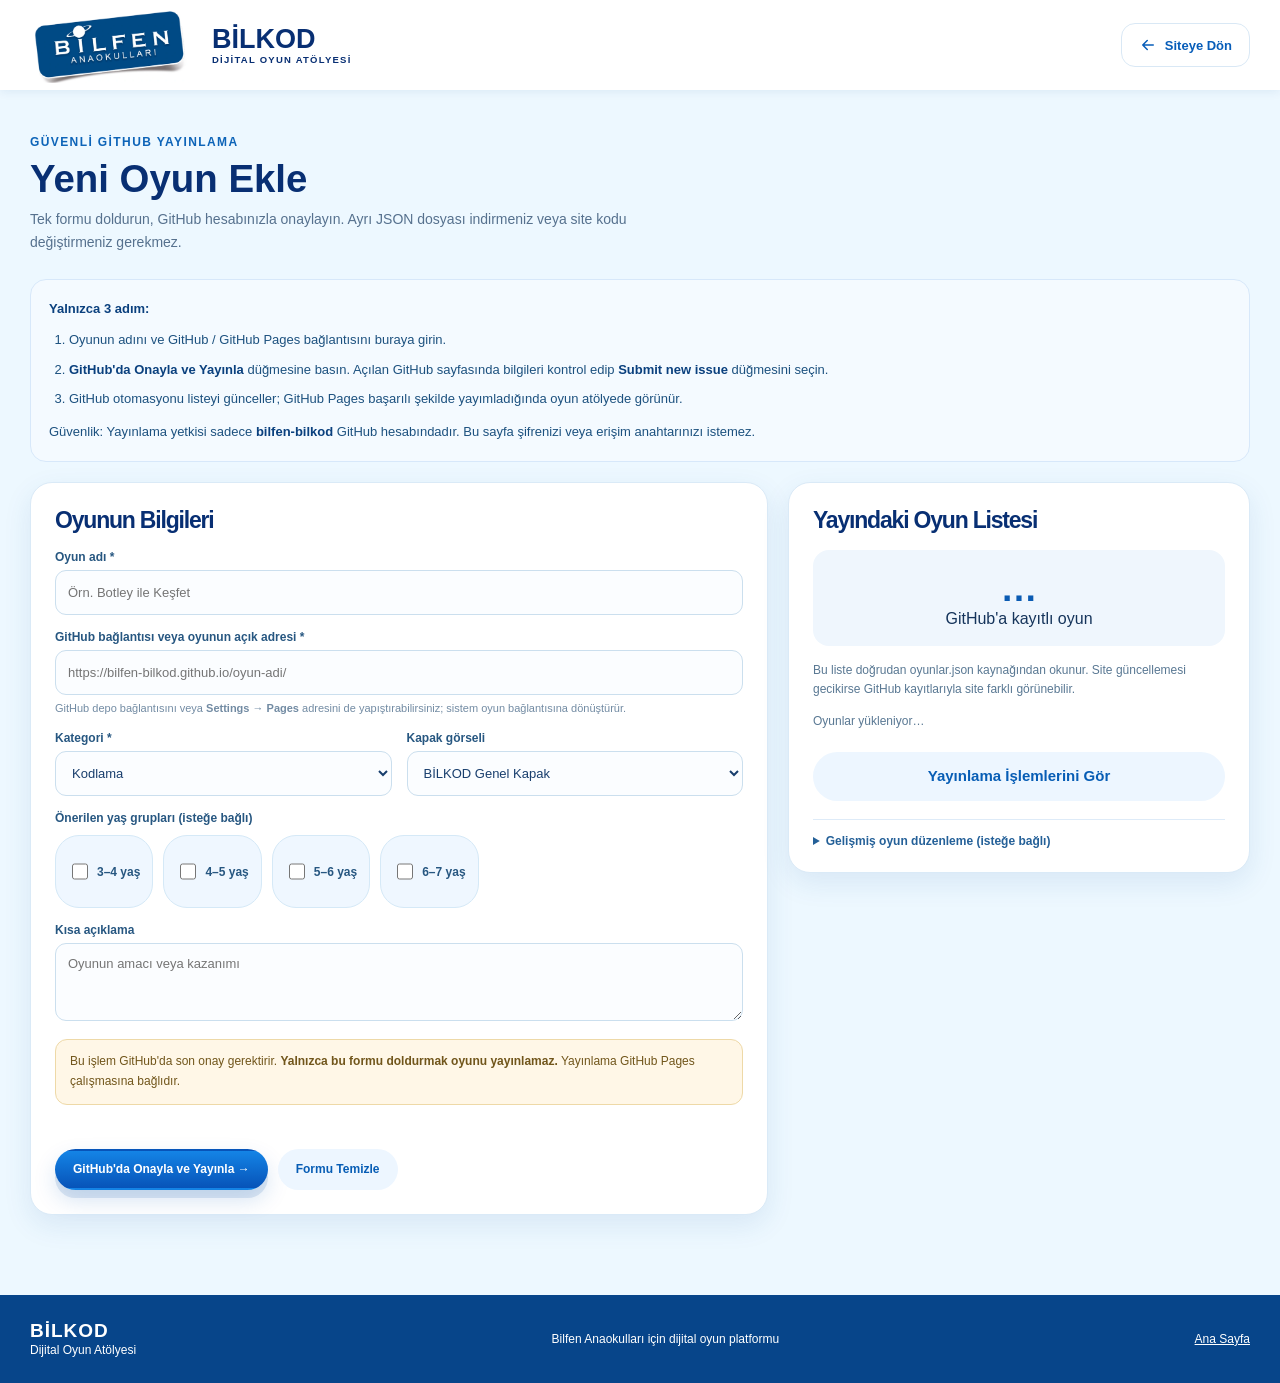
==== commit 6e23e072: "BİLKOD: tek formlu anlaşılır oyun yayınlama sayfası" ====
--- a/yonetim.html
+++ b/yonetim.html
@@ -1,10 +1,79 @@
 <!doctype html>
-<html lang="tr"><head><meta charset="utf-8"><meta name="viewport" content="width=device-width, initial-scale=1"><meta name="robots" content="noindex,nofollow"><meta name="theme-color" content="#0757a7"><title>BİLKOD | Oyun Listesi Düzenleyici</title><link rel="icon" type="image/svg+xml" href="assets/favicon.svg"><link rel="stylesheet" href="styles.css"><script defer src="yedek-oyunlar.js"></script><script defer src="yonetim.js"></script></head>
+<html lang="tr"><head>
+<meta charset="utf-8"><meta name="viewport" content="width=device-width, initial-scale=1">
+<meta name="robots" content="noindex,nofollow"><meta name="theme-color" content="#0757a7">
+<title>BİLKOD | Yeni Oyun Yayınla</title>
+<link rel="icon" type="image/svg+xml" href="assets/favicon.svg">
+<link rel="stylesheet" href="styles.css">
+<script defer src="yeni-yonetim.js"></script>
+<style>
+.publisher-help{border:1px solid #d7e8fa;border-radius:16px;padding:18px;background:#f4faff;color:#1c517f;font-size:13px;line-height:1.75;margin:0 0 20px}
+.publisher-help strong{color:#0a407e}.publisher-help ol{padding-left:20px;margin:8px 0 0}.publisher-help li{margin:7px 0}
+.publisher-grid{display:grid;grid-template-columns:minmax(0,1.23fr) minmax(280px,.77fr);gap:20px;align-items:start}
+.publisher-category{font-size:12px;color:#597893;margin:0 0 8px;line-height:1.6}
+.publisher-age{display:flex;flex-wrap:wrap;gap:10px;margin-top:4px}
+.publisher-age label{display:inline-flex;gap:6px;align-items:center;background:#eff7ff;border:1px solid #d5e9f7;border-radius:24px;padding:10px 12px;font-size:12px;font-weight:800;cursor:pointer}
+.publisher-age input{accent-color:#0767ba;width:16px;height:16px}
+.publisher-note{background:#fff7e7;border:1px solid #eed9a7;border-radius:12px;padding:12px 14px;color:#71561b;line-height:1.55;font-size:12px}
+.publisher-note p{margin:0}
+.publisher-ready{margin-top:16px;border-radius:12px;padding:16px;background:#eaf5ff;display:none;line-height:1.65;font-size:13px;color:#104577}
+.publisher-ready.show{display:block}.publisher-ready a{font-weight:900;text-decoration:underline;color:#095eae}
+.publisher-link{word-break:break-all}.publisher-stat{background:#eff6fd;padding:18px;border-radius:16px;text-align:center}.publisher-stat strong{font-size:37px;display:block;color:#0a5bb3}
+.publisher-live-list{display:flex;flex-direction:column;gap:8px;max-height:460px;overflow:auto;margin:13px 0}
+.publisher-live-list a{display:flex;justify-content:space-between;gap:9px;align-items:center;border:1px solid #e1eef9;border-radius:11px;padding:10px;background:#fbfdff;color:#164f83;font-size:12px}
+.publisher-live-list a:hover{background:#eaf5ff}
+.publisher-live-list small{color:#6a829a;white-space:nowrap}
+.publisher-details{margin-top:18px;border-top:1px solid #deebf8;padding-top:14px;color:#5a7591;font-size:12px}
+.publisher-details summary{cursor:pointer;font-weight:800;color:#246098}
+.publisher-details a{text-decoration:underline;color:#095cb0}
+.publisher-status{font-size:13px;line-height:1.6;font-weight:800;color:#0b6eae;min-height:22px}
+@media(max-width:850px){.publisher-grid{grid-template-columns:1fr}}
+</style>
+</head>
 <body>
 <svg class="svg-symbols" aria-hidden="true"><symbol id="icon-arrow" viewBox="0 0 24 24"><path d="M5 12h14m-6-6 6 6-6 6"/></symbol></svg>
-<header class="site-header"><div class="container header-layout"><a class="logo-link" href="index.html"><img src="assets/bilfen-logo.webp" width="195" height="94" alt="Bilfen Anaokulları"></a><a href="index.html" class="header-wordmark"><span>BİLKOD</span><small>DİJİTAL OYUN ATÖLYESİ</small></a><a href="index.html" class="admin-return" style="margin-left:auto"><svg class="icon"><use href="#icon-arrow"/></svg> Siteye Dön</a></div></header>
-<main class="admin-main"><div class="container"><div class="admin-lead"><div><span class="section-kicker">İÇERİK DÜZENLEME ARACI</span><h1>Oyun Listesi Yönetimi</h1><p>Oyun ekleyin, değiştirin veya kaldırın. Bilgiler bu tarayıcıda taslak olarak korunur. Hazırladığınız listeyi indirip GitHub'a yükleyerek yayınlayabilirsiniz.</p></div></div>
-<div class="admin-warning"><span style="font-size:23px" aria-hidden="true">🔒</span><div><strong>Önemli: Bu ilk sürümde şifreli, çevrimiçi yönetim paneli bulunmuyor.</strong> Buradaki değişiklikler otomatik olarak canlı siteye aktarılmaz. Bu sayfa yalnızca <strong>oyunlar.json</strong> dosyasını kod yazmadan hazırlamanızı sağlar. Yayınlamak için GitHub'a yüklemek gerekir. Yönetici hesabı ve tek tıkla yayınlama, daha sonra sunucu tabanlı kimlik doğrulamayla eklenebilir.</div></div>
-<section class="admin-card" style="margin-bottom:24px"><span class="section-kicker">YENİ · GITHUB İLE YAYINLAMA</span><h2>Tek Formla Oyun Yayınla</h2><p>Yeni oyun eklemek için aşağıdaki bağlantıyı açın. GitHub hesabınızla giriş yaptıktan sonra oyun adını, bağlantısını, kategorisini ve açıklamasını doldurup <strong>Submit new issue</strong> düğmesine basın. Yalnızca yetkili <strong>bilfen-bilkod</strong> hesabının gönderimleri otomatik işlenir. İşlem tamamlanınca oyun, GitHub Pages güncellemesiyle ana sayfada görünür.</p><div class="form-buttons"><a class="button button-primary" href="https://github.com/bilfen-bilkod/-bilkod-dijital-oyun-atolyesi/issues/new?template=yeni-oyun.yml" target="_blank" rel="noopener noreferrer">+ GitHub ile Yeni Oyun Yayınla</a></div><p class="form-help">Alttaki eski liste düzenleyici, oyun gizleme/düzenleme ve JSON dışa aktarma işlemleri için kullanılabilir; bu bölümün kaydet düğmesi canlı siteyi otomatik değiştirmez.</p></section><div class="admin-layout"><section class="admin-card"><h2 id="formTitle">Yeni Oyun Ekle</h2><form id="gameForm" novalidate><input type="hidden" id="editingId"><div class="form-grid"><div class="form-field span2"><label for="gameTitle">Oyunun adı *</label><input id="gameTitle" maxlength="90" placeholder="Örn. Uzayda Kodlama" required></div><div class="form-field span2"><label for="gameUrl">GitHub Pages oyun bağlantısı *</label><input id="gameUrl" type="url" placeholder="https://bilfen-bilkod.github.io/oyunadi/" required><span class="form-help">Bağlantının https:// ile başlaması gerekir.</span></div><div class="form-field"><label for="gameCategory">Kategori *</label><select id="gameCategory"><option>Kodlama</option><option>Algoritma</option><option>Dikkat ve Hafıza</option><option>Sanat ve Tasarım</option><option>Yapboz</option><option>Tasarım ve İnşa</option><option>Diğer</option></select></div><div class="form-field"><label for="gameAges">Önerilen yaş grubu (isteğe bağlı)</label><input id="gameAges" placeholder="Örn. 4–5 yaş, 5–6 yaş"><span class="form-help">Yaş önerisi belirtilmezse kartta gösterilmez.</span></div><div class="form-field span2"><label for="gameDescription">Oyun açıklaması</label><textarea id="gameDescription" maxlength="180" placeholder="Oyunun amacı ve çocukların ne yapacağı hakkında kısa açıklama"></textarea></div><div class="form-field span2"><label for="gameCover">Kapak görseli</label><select id="gameCover"><option value="assets/covers/yeni-oyun.svg">Yeni Oyun (Genel)</option><option value="assets/covers/renkli-patikalar.svg">Renkli Patikalar</option><option value="assets/covers/tavsanhavuckodlama.svg">Tavşan / Havuç</option><option value="assets/covers/eselestirmeoyunu.svg">Eşleştirme</option><option value="assets/covers/algoritma.svg">Algoritma Okları</option><option value="assets/covers/kodlamaoyunu-bilkod.svg">Kodlama Ekranı</option><option value="assets/covers/boyamaoyunum.svg">Boyama Paleti</option><option value="assets/covers/bilkodipuzzle.svg">Puzzle</option><option value="assets/covers/botleytatilde.svg">Robot / Tatil</option><option value="assets/covers/bilkodi-lego2.svg">Yapı Blokları</option><option value="custom">Özel görsel bağlantısı kullan</option></select></div><div class="form-field span2" id="customCoverField" hidden><label for="gameCoverUrl">Görselin herkese açık HTTPS adresi</label><input id="gameCoverUrl" type="url" placeholder="https://.../kapak.png"><span class="form-help">Görseli önce internette yayınlamış olmanız gerekir.</span></div><div class="form-field span2 checkbox-field"><input type="checkbox" id="gameNew" checked><label for="gameNew">“Yeni Eklenen Oyunlar” alanında göster</label></div><div class="form-field span2 checkbox-field"><input type="checkbox" id="gamePublished" checked><label for="gamePublished">Sitede yayınlansın (yayınlanmaya hazır)</label></div></div><div id="formMessage" class="admin-status" role="status" aria-live="polite"></div><div class="form-buttons"><button type="submit" class="button button-primary" id="saveGame">Oyunu Listeye Kaydet</button><button type="button" class="button button-secondary" id="cancelEdit">Formu Temizle</button></div></form></section>
-<section class="admin-card"><h2>Kayıtlı Oyunlar <span id="adminCount" style="font-size:14px;color:#6181a0"></span></h2><div class="admin-list" id="adminList"><p>Oyunlar yükleniyor…</p></div><div class="admin-export"><h3>Listeyi GitHub'da Yayınla</h3><p>Yeni oyunları ekledikten sonra aşağıdaki düğmeye basın. İndirilen <strong>oyunlar.json</strong> dosyasını sitenizin GitHub deposundaki aynı adlı dosyanın üzerine yükleyin.</p><button class="button button-primary" type="button" id="downloadList">⬇ oyunlar.json Dosyasını İndir</button><div id="exportMessage" class="admin-status" role="status" aria-live="polite"></div><div class="admin-steps"><strong>3 adımda yayınlama:</strong><ol><li>Oyunu GitHub Pages üzerinde yayınlayıp adresini yukarıya yapıştırın.</li><li>Buradan <code>oyunlar.json</code> dosyasını indirin.</li><li>GitHub'daki BİLKOD portalı deposunda eski <code>oyunlar.json</code> dosyasını yeni dosyayla değiştirin ve commit edin.</li></ol><span>GitHub Pages yayınlaması tamamlanınca oyun, okul ve evde aynı sitede görünecektir.</span></div></div><div class="form-buttons"><button type="button" class="button button-secondary" id="resetDraft">Taslağı İlk Listeye Döndür</button></div></section></div></div></main>
-<footer class="site-footer"><div class="container footer-row"><div class="footer-brand"><strong>BİLKOD</strong><span>Dijital Oyun Atölyesi</span></div><span>Bilfen Anaokulları için dijital oyun platformu</span><a href="index.html">Ana Sayfa</a></div></footer></body></html>
+<header class="site-header"><div class="container header-layout">
+<a class="logo-link" href="index.html"><img src="assets/bilfen-logo.webp" width="195" height="94" alt="Bilfen Anaokulları"></a>
+<a href="index.html" class="header-wordmark"><span>BİLKOD</span><small>DİJİTAL OYUN ATÖLYESİ</small></a>
+<a href="index.html" class="admin-return" style="margin-left:auto"><svg class="icon"><use href="#icon-arrow"/></svg> Siteye Dön</a>
+</div></header>
+<main class="admin-main"><div class="container">
+<div class="admin-lead"><div><span class="section-kicker">GÜVENLİ GİTHUB YAYINLAMA</span><h1>Yeni Oyun Ekle</h1><p>Tek formu doldurun, GitHub hesabınızla onaylayın. Ayrı JSON dosyası indirmeniz veya site kodu değiştirmeniz gerekmez.</p></div></div>
+<div class="publisher-help"><strong>Yalnızca 3 adım:</strong><ol><li>Oyunun adını ve GitHub / GitHub Pages bağlantısını buraya girin.</li><li><strong>GitHub'da Onayla ve Yayınla</strong> düğmesine basın. Açılan GitHub sayfasında bilgileri kontrol edip <strong>Submit new issue</strong> düğmesini seçin.</li><li>GitHub otomasyonu listeyi günceller; GitHub Pages başarılı şekilde yayımladığında oyun atölyede görünür.</li></ol><p style="margin:10px 0 0">Güvenlik: Yayınlama yetkisi sadece <strong>bilfen-bilkod</strong> GitHub hesabındadır. Bu sayfa şifrenizi veya erişim anahtarınızı istemez.</p></div>
+<div class="publisher-grid">
+<section class="admin-card"><h2>Oyunun Bilgileri</h2><form id="publishGameForm" novalidate>
+<div class="form-grid">
+<div class="form-field span2"><label for="gameTitle">Oyun adı *</label><input id="gameTitle" maxlength="90" required placeholder="Örn. Botley ile Keşfet"></div>
+<div class="form-field span2"><label for="gameUrl">GitHub bağlantısı veya oyunun açık adresi *</label><input id="gameUrl" type="url" required placeholder="https://bilfen-bilkod.github.io/oyun-adi/"><span class="form-help">GitHub depo bağlantısını veya <strong>Settings → Pages</strong> adresini de yapıştırabilirsiniz; sistem oyun bağlantısına dönüştürür.</span></div>
+<div class="form-field"><label for="gameCategory">Kategori *</label><select id="gameCategory"><option>Kodlama</option><option>Algoritma</option><option>Dikkat ve Hafıza</option><option>Sanat ve Tasarım</option><option>Yapboz</option><option>Tasarım ve İnşa</option><option>Diğer</option></select></div>
+<div class="form-field"><label for="gameCover">Kapak görseli</label><select id="gameCover">
+<option value="assets/covers/yeni-oyun.svg">BİLKOD Genel Kapak</option>
+<option value="assets/covers/renkli-patikalar.svg">Renkli Patikalar</option>
+<option value="assets/covers/tavsanhavuckodlama.svg">Tavşan Havuç</option>
+<option value="assets/covers/eselestirmeoyunu.svg">Eşleştirme</option>
+<option value="assets/covers/algoritma.svg">Algoritma</option>
+<option value="assets/covers/kodlamaoyunu-bilkod.svg">Kodlama</option>
+<option value="assets/covers/boyamaoyunum.svg">Boyama</option>
+<option value="assets/covers/bilkodipuzzle.svg">Puzzle</option>
+<option value="assets/covers/botleytatilde.svg">Botley Tatilde</option>
+<option value="assets/covers/bilkodi-lego2.svg">Bilkodi Lego</option>
+<option value="assets/covers/botley-ile-kesfet.svg">Botley ile Keşfet</option>
+<option value="custom">Özel HTTPS kapak bağlantısı</option></select></div>
+<div class="form-field span2" id="customCoverField" hidden><label for="gameCoverUrl">Görsel bağlantısı (HTTPS)</label><input id="gameCoverUrl" type="url" placeholder="https://site.com/kapak.png"><span class="form-help">Görselin internette herkese açık bir adresi olmalı. Dosya yükleme bu sürümde yoktur.</span></div>
+<div class="form-field span2"><label>Önerilen yaş grupları (isteğe bağlı)</label><div class="publisher-age"><label><input type="checkbox" name="age" value="3–4 yaş">3–4 yaş</label><label><input type="checkbox" name="age" value="4–5 yaş">4–5 yaş</label><label><input type="checkbox" name="age" value="5–6 yaş">5–6 yaş</label><label><input type="checkbox" name="age" value="6–7 yaş">6–7 yaş</label></div></div>
+<div class="form-field span2"><label for="gameDescription">Kısa açıklama</label><textarea id="gameDescription" maxlength="180" placeholder="Oyunun amacı veya kazanımı"></textarea></div>
+</div>
+<div class="publisher-note" style="margin-top:18px"><p>Bu işlem GitHub'da son onay gerektirir. <strong>Yalnızca bu formu doldurmak oyunu yayınlamaz.</strong> Yayınlama GitHub Pages çalışmasına bağlıdır.</p></div>
+<div id="formMessage" class="publisher-status" role="alert" aria-live="polite"></div>
+<div class="form-buttons"><button type="submit" class="button button-primary" id="publishGame">GitHub'da Onayla ve Yayınla →</button><button type="reset" class="button button-secondary">Formu Temizle</button></div>
+<div id="githubReady" class="publisher-ready" role="status" aria-live="polite"><strong>GitHub yayınlama formu açıldı.</strong><p>GitHub sayfasında oyun bilgilerini kontrol ederek <strong>Submit new issue</strong> düğmesine basın. Yeni sekme açılmadıysa <a id="githubFallback" href="https://github.com/bilfen-bilkod/-bilkod-dijital-oyun-atolyesi/issues/new?template=yeni-oyun.yml" target="_blank" rel="noopener noreferrer">GitHub onay sayfasını buradan açın.</a></p></div>
+</form></section>
+<aside class="admin-card"><h2>Yayındaki Oyun Listesi</h2><div class="publisher-stat"><strong id="gameCount">…</strong><span>GitHub'a kayıtlı oyun</span></div>
+<p class="publisher-category" style="margin-top:15px">Bu liste doğrudan oyunlar.json kaynağından okunur. Site güncellemesi gecikirse GitHub kayıtlarıyla site farklı görünebilir.</p>
+<div id="liveGames" class="publisher-live-list"><p class="publisher-category">Oyunlar yükleniyor…</p></div>
+<a class="button button-secondary" href="https://github.com/bilfen-bilkod/-bilkod-dijital-oyun-atolyesi/actions" target="_blank" rel="noopener noreferrer" style="width:100%;text-align:center">Yayınlama İşlemlerini Gör</a>
+<details class="publisher-details"><summary>Gelişmiş oyun düzenleme (isteğe bağlı)</summary><p>Oyun silme/gizleme ve taslaklar için <a href="yonetim-eski.html">eski JSON düzenleyiciye</a> ulaşabilirsiniz. Bu alandaki değişiklikler GitHub'a otomatik yüklenmez.</p></details>
+</aside></div>
+</div></main>
+<footer class="site-footer"><div class="container footer-row"><div class="footer-brand"><strong>BİLKOD</strong><span>Dijital Oyun Atölyesi</span></div><span>Bilfen Anaokulları için dijital oyun platformu</span><a href="index.html">Ana Sayfa</a></div></footer>
+</body></html>
